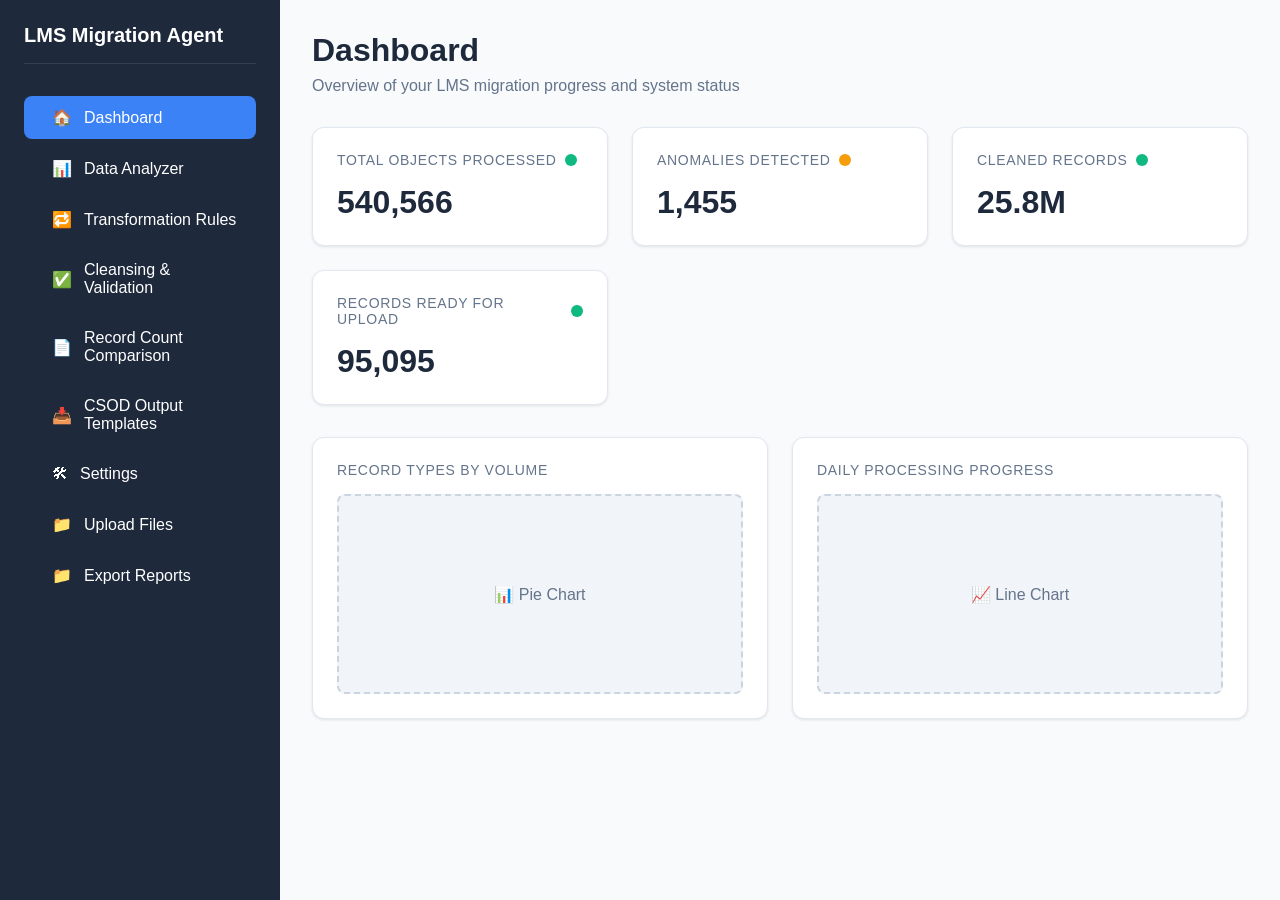
==== file_server/index.html @ 0a944b55 "New front end file upload/process/delete/reset-all" ====
<!DOCTYPE html>
<html lang="en">
<head>
    <meta charset="UTF-8">
    <meta name="viewport" content="width=device-width, initial-scale=1.0">
    <title>LMS Migration Agent System</title>
    <link rel="stylesheet" href="static/FileUploadManager.css">
    <style>
        * {
            margin: 0;
            padding: 0;
            box-sizing: border-box;
        }
        
        body {
            font-family: -apple-system, BlinkMacSystemFont, 'Segoe UI', Roboto, sans-serif;
            background-color: #f8fafc;
            color: #334155;
        }
        
        .container {
            display: flex;
            height: 100vh;
        }
        
        /* Sidebar Styles */
        .sidebar {
            width: 280px;
            background-color: #1e293b;
            color: white;
            padding: 1.5rem;
            overflow-y: auto;
        }
        
        .sidebar-header {
            font-size: 1.25rem;
            font-weight: 600;
            margin-bottom: 2rem;
            padding-bottom: 1rem;
            border-bottom: 1px solid #334155;
        }
        
        .nav-item {
            display: flex;
            align-items: center;
            padding: 0.75rem 1rem;
            margin-bottom: 0.5rem;
            border-radius: 0.5rem;
            cursor: pointer;
            transition: background-color 0.2s;
        }
        
        .nav-item:hover {
            background-color: #334155;
        }
        
        .nav-item.active {
            background-color: #3b82f6;
        }
        
        .nav-item span {
            margin-left: 0.75rem;
        }
        
        /* Main Content Styles */
        .main-content {
            flex: 1;
            padding: 2rem;
            overflow-y: auto;
        }
        
        .header {
            margin-bottom: 2rem;
        }
        
        .header h1 {
            font-size: 2rem;
            font-weight: 700;
            color: #1e293b;
            margin-bottom: 0.5rem;
        }
        
        .header p {
            color: #64748b;
        }
        
        /* Dashboard Cards */
        .dashboard-cards {
            display: grid;
            grid-template-columns: repeat(auto-fit, minmax(250px, 1fr));
            gap: 1.5rem;
            margin-bottom: 2rem;
        }
        
        .card {
            background: white;
            border-radius: 0.75rem;
            padding: 1.5rem;
            box-shadow: 0 1px 3px rgba(0,0,0,0.1);
            border: 1px solid #e2e8f0;
        }
        
        .card-header {
            display: flex;
            justify-content: between;
            align-items: center;
            margin-bottom: 1rem;
        }
        
        .card-title {
            font-size: 0.875rem;
            font-weight: 500;
            color: #64748b;
            text-transform: uppercase;
            letter-spacing: 0.05em;
        }
        
        .card-value {
            font-size: 2rem;
            font-weight: 700;
            color: #1e293b;
        }
        
        .status-indicator {
            width: 12px;
            height: 12px;
            border-radius: 50%;
            margin-left: 0.5rem;
        }
        
        .status-success { background-color: #10b981; }
        .status-warning { background-color: #f59e0b; }
        .status-error { background-color: #ef4444; }
        
        /* Charts Section */
        .charts-section {
            display: grid;
            grid-template-columns: 1fr 1fr;
            gap: 1.5rem;
            margin-bottom: 2rem;
        }
        
        .chart-placeholder {
            height: 200px;
            background: #f1f5f9;
            border: 2px dashed #cbd5e1;
            border-radius: 0.5rem;
            display: flex;
            align-items: center;
            justify-content: center;
            color: #64748b;
            font-weight: 500;
        }
        
        /* Table Styles */
        .table-container {
            background: white;
            border-radius: 0.75rem;
            overflow: hidden;
            box-shadow: 0 1px 3px rgba(0,0,0,0.1);
            border: 1px solid #e2e8f0;
        }
        
        .table-header {
            padding: 1.5rem;
            border-bottom: 1px solid #e2e8f0;
            display: flex;
            justify-content: space-between;
            align-items: center;
        }
        
        .table-title {
            font-size: 1.125rem;
            font-weight: 600;
            color: #1e293b;
        }
        
        .table-controls {
            display: flex;
            gap: 1rem;
        }
        
        .select {
            padding: 0.5rem 1rem;
            border: 1px solid #d1d5db;
            border-radius: 0.375rem;
            background: white;
            cursor: pointer;
            font-size: 0.875rem;
        }
        
        /* Modern 3D button styling for dashboard buttons */
        .button, .button-secondary, .button-danger {
            padding: 0.5rem 1rem;
            border: none;
            border-radius: 8px;
            cursor: pointer;
            font-size: 0.875rem;
            font-weight: 500;
            transition: all 0.2s cubic-bezier(0.4, 0, 0.2, 1);
            position: relative;
            box-shadow: 
                0 2px 4px rgba(0, 0, 0, 0.1),
                0 1px 2px rgba(0, 0, 0, 0.06);
            transform: translateY(0);
            text-align: center;
        }
        
        .button {
            background: linear-gradient(135deg, #3b82f6 0%, #2563eb 100%);
            color: white;
            border: 1px solid #2563eb;
        }
        
        .button:hover {
            background: linear-gradient(135deg, #2563eb 0%, #1d4ed8 100%);
            transform: translateY(-1px);
            box-shadow: 
                0 4px 12px rgba(59, 130, 246, 0.25),
                0 2px 4px rgba(0, 0, 0, 0.1);
        }

        .button:active {
            transform: translateY(0);
            box-shadow: 
                0 1px 3px rgba(59, 130, 246, 0.2),
                0 1px 2px rgba(0, 0, 0, 0.06);
        }
        
        table {
            width: 100%;
            border-collapse: collapse;
        }
        
        th, td {
            padding: 1rem;
            text-align: left;
            border-bottom: 1px solid #e2e8f0;
        }
        
        th {
            background-color: #f8fafc;
            font-weight: 600;
            color: #374151;
            font-size: 0.875rem;
            text-transform: uppercase;
            letter-spacing: 0.05em;
        }
        
        td {
            color: #1f2937;
        }
        
        .hidden {
            display: none;
        }
        
        /* Status badges */
        .badge {
            display: inline-flex;
            align-items: center;
            padding: 0.25rem 0.75rem;
            border-radius: 9999px;
            font-size: 0.75rem;
            font-weight: 500;
        }
        
        .badge-success {
            background-color: #dcfce7;
            color: #166534;
        }
        
        .badge-warning {
            background-color: #fef3c7;
            color: #92400e;
        }
        
        .badge-error {
            background-color: #fee2e2;
            color: #991b1b;
        }
        
        /* Action buttons */
        .action-buttons {
            display: flex;
            gap: 1rem;
            padding: 1.5rem;
            background-color: #f8fafc;
            border-top: 1px solid #e2e8f0;
        }
        
        .button-secondary {
            background: linear-gradient(135deg, #6b7280 0%, #4b5563 100%);
            color: white;
            border: 1px solid #4b5563;
        }
        
        .button-secondary:hover {
            background: linear-gradient(135deg, #4b5563 0%, #374151 100%);
            transform: translateY(-1px);
            box-shadow: 
                0 4px 12px rgba(107, 114, 128, 0.25),
                0 2px 4px rgba(0, 0, 0, 0.1);
        }

        .button-secondary:active {
            transform: translateY(0);
            box-shadow: 
                0 1px 3px rgba(107, 114, 128, 0.2),
                0 1px 2px rgba(0, 0, 0, 0.06);
        }

        .button-danger {
            background: linear-gradient(135deg, #ef4444 0%, #dc2626 100%);
            color: white;
            border: 1px solid #dc2626;
        }
        
        .button-danger:hover {
            background: linear-gradient(135deg, #dc2626 0%, #b91c1c 100%);
            transform: translateY(-1px);
            box-shadow: 
                0 4px 12px rgba(239, 68, 68, 0.25),
                0 2px 4px rgba(0, 0, 0, 0.1);
        }

        .button-danger:active {
            transform: translateY(0);
            box-shadow: 
                0 1px 3px rgba(239, 68, 68, 0.2),
                0 1px 2px rgba(0, 0, 0, 0.06);
        }

        /* Upload Box Styles for FileUploadManager Integration */
        .upload-box {
            border: 3px dashed #cbd5e1;
            border-radius: 0.75rem;
            padding: 3rem;
            text-align: center;
            background: #f8fafc;
            transition: all 0.3s ease;
            cursor: pointer;
            position: relative;
            margin: 1.5rem 0;
        }

        .upload-box:hover {
            border-color: #3b82f6;
            background: #eff6ff;
        }

        .upload-box.drag-over {
            border-color: #3b82f6 !important;
            background: #dbeafe !important;
            transform: scale(1.02);
            box-shadow: 0 10px 25px rgba(59, 130, 246, 0.15);
        }

        .file-input {
            position: absolute;
            width: 100%;
            height: 100%;
            top: 0;
            left: 0;
            opacity: 0;
            cursor: pointer;
        }

        .upload-content {
            pointer-events: none;
        }

        .upload-content p {
            margin: 0.5rem 0;
            color: #64748b;
            font-size: 1.1rem;
        }

        .upload-hint {
            font-size: 0.9rem !important;
            color: #94a3b8 !important;
        }

        .upload-icon {
            width: 48px;
            height: 48px;
            margin-bottom: 1rem;
            opacity: 0.6;
        }

        /* Progress Bar Styles */
        .progress-bar {
            width: 100%;
            height: 8px;
            background: #e2e8f0;
            border-radius: 4px;
            overflow: hidden;
            margin: 1rem 0;
        }

        .progress {
            height: 100%;
            background: #3b82f6;
            border-radius: 4px;
            transition: width 0.3s ease;
            width: 0%;
        }

        /* File Management Styles */
        .files-section {
            margin-top: 2rem;
        }

        .section-header {
            display: flex;
            justify-content: space-between;
            align-items: center;
            margin-bottom: 1rem;
        }

        .files-list {
            background: white;
            border: 1px solid #e2e8f0;
            border-radius: 0.5rem;
            padding: 1rem;
            margin-bottom: 1.5rem;
            min-height: 100px;
        }

        .btn {
            padding: 0.5rem 1rem;
            border: none;
            border-radius: 0.375rem;
            cursor: pointer;
            font-size: 0.875rem;
            font-weight: 500;
            margin: 0 0.25rem;
            transition: all 0.2s ease;
        }

        .btn-primary {
            background-color: #3b82f6;
            color: white;
        }

        .btn-primary:hover {
            background-color: #2563eb;
        }

        .btn-danger {
            background-color: #ef4444;
            color: white;
        }

        .btn-danger:hover {
            background-color: #dc2626;
        }

        .delete-message {
            margin-top: 1rem;
            padding: 0.75rem;
            border-radius: 0.375rem;
            font-weight: 500;
        }

        .delete-message.success {
            background-color: #dcfce7;
            color: #166534;
            border: 1px solid #bbf7d0;
        }

        .delete-message.error {
            background-color: #fee2e2;
            color: #991b1b;
            border: 1px solid #fecaca;
        }
    </style>
</head>
<body>
    <div class="container">
        <!-- Sidebar Navigation -->
        <nav class="sidebar">
            <div class="sidebar-header">
                LMS Migration Agent
            </div>
            <div class="nav-item active" onclick="showSection('dashboard')">
                <span>🏠</span>
                <span>Dashboard</span>
            </div>
            <div class="nav-item" onclick="showSection('analyzer')">
                <span>📊</span>
                <span>Data Analyzer</span>
            </div>
            <div class="nav-item" onclick="showSection('transformation')">
                <span>🔁</span>
                <span>Transformation Rules</span>
            </div>
            <div class="nav-item" onclick="showSection('validation')">
                <span>✅</span>
                <span>Cleansing & Validation</span>
            </div>
            <div class="nav-item" onclick="showSection('comparison')">
                <span>📄</span>
                <span>Record Count Comparison</span>
            </div>
            <div class="nav-item" onclick="showSection('templates')">
                <span>📥</span>
                <span>CSOD Output Templates</span>
            </div>
            <div class="nav-item" onclick="showSection('settings')">
                <span>🛠</span>
                <span>Settings</span>
            </div>
            <div class="nav-item" onclick="showSection('upload')">
                <span>📁</span>
                <span>Upload Files</span>
            </div>
            <div class="nav-item" onclick="showSection('reports')">
                <span>📁</span>
                <span>Export Reports</span>
            </div>
        </nav>

        <!-- Main Content Area -->
        <main class="main-content">
            <!-- Dashboard Section -->
            <div id="dashboard" class="section">
                <div class="header">
                    <h1>Dashboard</h1>
                    <p>Overview of your LMS migration progress and system status</p>
                </div>
                
                <div class="dashboard-cards">
                    <div class="card">
                        <div class="card-header">
                            <div class="card-title">Total Objects Processed</div>
                            <div class="status-indicator status-success"></div>
                        </div>
                        <div class="card-value">540,566</div>
                    </div>
                    
                    <div class="card">
                        <div class="card-header">
                            <div class="card-title">Anomalies Detected</div>
                            <div class="status-indicator status-warning"></div>
                        </div>
                        <div class="card-value">1,455</div>
                    </div>
                    
                    <div class="card">
                        <div class="card-header">
                            <div class="card-title">Cleaned Records</div>
                            <div class="status-indicator status-success"></div>
                        </div>
                        <div class="card-value">25.8M</div>
                    </div>
                    
                    <div class="card">
                        <div class="card-header">
                            <div class="card-title">Records Ready for Upload</div>
                            <div class="status-indicator status-success"></div>
                        </div>
                        <div class="card-value">95,095</div>
                    </div>
                </div>
                
                <div class="charts-section">
                    <div class="card">
                        <div class="card-title" style="margin-bottom: 1rem;">Record Types by Volume</div>
                        <div class="chart-placeholder">📊 Pie Chart</div>
                    </div>
                    
                    <div class="card">
                        <div class="card-title" style="margin-bottom: 1rem;">Daily Processing Progress</div>
                        <div class="chart-placeholder">📈 Line Chart</div>
                    </div>
                </div>
            </div>

            <!-- Data Analyzer Section -->
            <div id="analyzer" class="section hidden">
                <div class="header">
                    <h1>Data Analyzer</h1>
                    <p>Analyze data quality and identify issues across LMS objects</p>
                </div>
                
                <div class="table-container">
                    <div class="table-header">
                        <div class="table-title">Data Quality Analysis</div>
                        <div class="table-controls">
                            <select class="select">
                                <option>All LMS Objects</option>
                                <option>Employee</option>
                                <option>Organization</option>
                                <option>Attempts</option>
                            </select>
                            <select class="select">
                                <option>Last 30 Days</option>
                                <option>Last 7 Days</option>
                                <option>Custom Range</option>
                            </select>
                            <button class="button">Analyze ▶️</button>
                        </div>
                    </div>
                    
                    <table>
                        <thead>
                            <tr>
                                <th>LMS Object</th>
                                <th>Source Count</th>
                                <th>Issues Found</th>
                                <th>% Clean</th>
                                <th>Status</th>
                            </tr>
                        </thead>
                        <tbody>
                            <tr>
                                <td>Employee</td>
                                <td>540,566</td>
                                <td>432</td>
                                <td>99.9%</td>
                                <td><span class="badge badge-success">✅ Excellent</span></td>
                            </tr>
                            <tr>
                                <td>Organization</td>
                                <td>95,095</td>
                                <td>1,023</td>
                                <td>98.9%</td>
                                <td><span class="badge badge-warning">⚠️ Good</span></td>
                            </tr>
                            <tr>
                                <td>Attempts</td>
                                <td>32,719,041</td>
                                <td>23,176</td>
                                <td>99.93%</td>
                                <td><span class="badge badge-success">✅ Excellent</span></td>
                            </tr>
                        </tbody>
                    </table>
                    
                    <div class="action-buttons">
                        <button class="button">⬇ Export Anomaly Report</button>
                        <button class="button-secondary">🔍 View Issues by Field</button>
                    </div>
                </div>
            </div>

            <!-- Record Count Comparison Section -->
            <div id="comparison" class="section hidden">
                <div class="header">
                    <h1>Record Count Comparison</h1>
                    <p>Compare source and target record counts to ensure data integrity</p>
                </div>
                
                <div class="table-container">
                    <div class="table-header">
                        <div class="table-title">Source vs Target Comparison</div>
                        <div class="table-controls">
                            <button class="button-secondary">⚙️ Set Tolerances</button>
                            <button class="button">📤 Export to Excel/PDF</button>
                        </div>
                    </div>
                    
                    <table>
                        <thead>
                            <tr>
                                <th>Object</th>
                                <th>Source Count</th>
                                <th>Target Count</th>
                                <th>Δ</th>
                                <th>Status</th>
                            </tr>
                        </thead>
                        <tbody>
                            <tr>
                                <td>Employee</td>
                                <td>540,566</td>
                                <td>540,566</td>
                                <td>0</td>
                                <td><span class="badge badge-success">✅ Match</span></td>
                            </tr>
                            <tr>
                                <td>Registrations</td>
                                <td>25,876,376</td>
                                <td>25,876,370</td>
                                <td>-6</td>
                                <td><span class="badge badge-warning">⚠️ Check</span></td>
                            </tr>
                            <tr>
                                <td>Activity Links</td>
                                <td>184,177</td>
                                <td>184,175</td>
                                <td>-2</td>
                                <td><span class="badge badge-warning">⚠️ Check</span></td>
                            </tr>
                        </tbody>
                    </table>
                </div>
            </div>

            <!-- Transformation Rules Section -->
            <div id="transformation" class="section hidden">
                <div class="header">
                    <h1>Transformation Rules</h1>
                    <p>Configure and manage data transformation rules for CSOD migration</p>
                </div>
                
                <div class="table-container">
                    <div class="table-header">
                        <div class="table-title">Rule Set: CSOD Transcript Mapping</div>
                        <div class="table-controls">
                            <button class="button">+ Add Rule</button>
                            <button class="button-secondary">Save Changes</button>
                            <button class="button">Test on Sample ▶️</button>
                        </div>
                    </div>
                    
                    <table>
                        <thead>
                            <tr>
                                <th>Source Field</th>
                                <th>Rule Applied</th>
                                <th>Editable?</th>
                                <th>Actions</th>
                            </tr>
                        </thead>
                        <tbody>
                            <tr>
                                <td>CompletionDate</td>
                                <td>Format YYYY-MM-DD</td>
                                <td>✅</td>
                                <td><button class="button" style="padding: 0.25rem 0.5rem; font-size: 0.75rem;">Edit</button></td>
                            </tr>
                            <tr>
                                <td>Org_ID</td>
                                <td>Replace NULL with "N/A"</td>
                                <td>✅</td>
                                <td><button class="button" style="padding: 0.25rem 0.5rem; font-size: 0.75rem;">Edit</button></td>
                            </tr>
                            <tr>
                                <td>Skill Level</td>
                                <td>Map to CSOD Skill Schema</td>
                                <td>🔒 (locked)</td>
                                <td><span style="color: #9ca3af;">System Rule</span></td>
                            </tr>
                        </tbody>
                    </table>
                </div>
            </div>

            <!-- Placeholder sections for other nav items -->
            <div id="validation" class="section hidden">
                <div class="header">
                    <h1>Cleansing & Validation</h1>
                    <p>Data cleansing and validation tools</p>
                </div>
                <div class="card">
                    <p>Cleansing & Validation interface would be implemented here...</p>
                </div>
            </div>

            <div id="templates" class="section hidden">
                <div class="header">
                    <h1>CSOD Output Templates</h1>
                    <p>Configure output templates for CSOD migration</p>
                </div>
                <div class="card">
                    <p>CSOD Output Templates interface would be implemented here...</p>
                </div>
            </div>

            <div id="settings" class="section hidden">
                <div class="header">
                    <h1>Settings</h1>
                    <p>System configuration and preferences</p>
                </div>
                <div class="card">
                    <p>Settings interface would be implemented here...</p>
                </div>
            </div>

            <div id="upload" class="section hidden">
                <div class="header">
                    <h1>Upload Files</h1>
                    <p>Submit files for processing and report generation</p>
                </div>
                <div class="card">
                   <div class="upload-box" id="drop-zone">
                        <input type="file" id="file-input" class="file-input" multiple />
                            <label for="file-input">
                              <div class="upload-content">
                                  <svg class="upload-icon" viewBox="0 0 24 24" fill="currentColor">
                                      <path d="M14,2H6A2,2 0 0,0 4,4V20A2,2 0 0,0 6,22H18A2,2 0 0,0 20,20V8L14,2M18,20H6V4H13V9H18V20Z"/>
                                  </svg>
                                  <p><strong>Drag & drop files here or click to browse</strong></p>
                                  <p class="upload-hint">Supports .xlsx and .csv files up to 50MB</p>
                              </div>
                            </label>
                    </div>
                <div id="upload-queue"></div>
                <div class="progress-bar" id="progress-bar">
                    <div class="progress" id="progress"></div>
                </div>
            </div>
        </div>

            <div id="reports" class="section hidden">
                <div class="header">
                    <h1>Export Reports</h1>
                    <p>Generate and download migration reports and manage processed files</p>
                </div>
                
                <!-- File Management Interface -->
                <div class="table-container">
                    <!-- PDF Reports Section -->
                    <div class="table-header">
                        <div class="table-title">📄 Quality Reports (PDF)</div>
                        <div class="table-controls">
                            <button id="generatePDFBtn" class="button">📊 Generate PDF Report</button>
                            <button onclick="downloadAllFiles()" class="button-secondary">⬇ Download All PDFs</button>
                        </div>
                    </div>
                    <div class="files-list" id="pdf-files-list">
                        <!-- PDF files will be dynamically loaded here -->
                    </div>
                </div>

                <div class="table-container">
                    <!-- Processed Files Section -->
                    <div class="table-header">
                        <div class="table-title">📊 Processed Data Files</div>
                        <div class="table-controls">
                            <button onclick="downloadAllFiles()" class="button-secondary">⬇ Download All CSV</button>
                            <button onclick="deleteAllFiles()" class="button-danger">🗑 Delete All Files</button>
                        </div>
                    </div>
                    <div class="files-list" id="files-list">
                        <!-- Processed CSV files will be dynamically loaded here -->
                    </div>
                </div>

                <div class="table-container">
                    <!-- Anomaly Reports Section -->
                    <div class="table-header">
                        <div class="table-title">⚠️ Anomaly Reports</div>
                        <div class="table-controls">
                            <button onclick="downloadAllFiles()" class="button-secondary">⬇ Download Anomaly Reports</button>
                        </div>
                    </div>
                    <div class="files-list" id="anomaly-files-list">
                        <!-- Anomaly reports will be dynamically loaded here -->
                    </div>
                </div>

                <!-- Global Actions -->
                <div class="action-buttons" style="margin-top: 2rem; text-align: center;">
                    <button id="resetAllBtn" class="button-danger" style="font-size: 1rem;">
                        🔄 Reset All Data
                    </button>
                </div>

                <!-- Status Messages -->
                <div class="delete-message" id="delete-message"></div>
            </div>
        </main>
    </div>

    <script>
        // Simple navigation function using existing functionality
        function showSection(sectionId) {
            // Hide all sections
            const sections = document.querySelectorAll('.section');
            sections.forEach(section => section.classList.add('hidden'));
            
            // Remove active class from all nav items
            const navItems = document.querySelectorAll('.nav-item');
            navItems.forEach(item => item.classList.remove('active'));
            
            // Show selected section
            document.getElementById(sectionId).classList.remove('hidden');
            
            // Add active class to clicked nav item
            event.target.closest('.nav-item').classList.add('active');
            
            // Initialize components when needed (lazy loading)
            if (sectionId === 'upload' && !window.lmsUploadManager) {
                setTimeout(() => initializeLMSUploadManager(), 100);
            }
            
            if (sectionId === 'reports' && !window.fileManager) {
                setTimeout(() => initializeFileManager(), 100);
            }
        }
    </script>
    
    <!-- FileUploadManager Scripts -->
    <script src="static/FileUploadManager.js"></script>
    <script src="static/lms_integration.js"></script>
    
    <!-- FileManager Scripts -->
    <script src="static/FileManager.js"></script>
    <script src="static/file_manager_integration.js"></script>
    
    
    <!-- Note: Original script.js not loaded here to prevent duplicate event listeners -->
    <!-- The functionality is replaced by FileUploadManager and FileManager classes -->
    
    <!-- Simple Initialization -->
    <script>
        document.addEventListener('DOMContentLoaded', () => {
            console.log('✅ LMS Migration Agent UI loaded');
            
            // Wire up Reset All Data button
            const resetAllBtn = document.getElementById('resetAllBtn');
            if (resetAllBtn) {
                resetAllBtn.addEventListener('click', () => {
                    if (typeof resetAllData === 'function') {
                        resetAllData();
                    } else {
                        console.error('resetAllData function not available');
                    }
                });
                console.log('✅ Reset All Data button wired up');
            }
            
            // Wire up Generate PDF button
            const generatePDFBtn = document.getElementById('generatePDFBtn');
            if (generatePDFBtn) {
                generatePDFBtn.addEventListener('click', () => {
                    if (typeof generatePDFReport === 'function') {
                        generatePDFReport();
                    } else {
                        console.error('generatePDFReport function not available');
                    }
                });
                console.log('✅ Generate PDF button wired up');
            }
        });
        
        // Use existing integration functions
        function initializeLMSUploadManager() {
            if (typeof LMSUploadIntegration !== 'undefined') {
                const success = LMSUploadIntegration.initialize();
                if (success) {
                    console.log('✅ FileUploadManager initialized');
                    window.lmsUploadManager = lmsUploadManager;
                }
                return success;
            }
            return false;
        }
        
        function initializeFileManager() {
            if (typeof FileManagerIntegration !== 'undefined') {
                const success = FileManagerIntegration.initialize();
                if (success) {
                    console.log('✅ FileManager initialized');
                    window.fileManager = fileManager;
                    // Load files when initialized
                    setTimeout(() => loadFiles(), 100);
                }
                return success;
            }
            return false;
        }
    </script>
</body>
</html>
---- file_server/static/FileUploadManager.css ----
/* FileUploadManager Styles */

.queue-item {
    display: flex;
    justify-content: space-between;
    align-items: center;
    padding: 12px 16px;
    margin: 8px 0;
    background: #f8f9fa;
    border: 1px solid #e9ecef;
    border-radius: 8px;
    transition: all 0.3s ease;
    font-family: -apple-system, BlinkMacSystemFont, 'Segoe UI', Roboto, sans-serif;
}

.queue-item.uploading {
    background: #e3f2fd;
    border-color: #2196f3;
    box-shadow: 0 2px 4px rgba(33, 150, 243, 0.1);
}

.queue-item.completed {
    background: #e8f5e8 !important;
    border-color: #4caf50 !important;
    box-shadow: 0 2px 4px rgba(76, 175, 80, 0.2) !important;
}

.queue-item.error {
    background: #ffebee;
    border-color: #f44336;
    box-shadow: 0 2px 4px rgba(244, 67, 54, 0.1);
}

.file-info {
    display: flex;
    flex-direction: column;
    flex: 1;
    min-width: 0;
}

.file-name {
    font-weight: 600;
    color: #333;
    margin-bottom: 4px;
    white-space: nowrap;
    overflow: hidden;
    text-overflow: ellipsis;
}

.file-size {
    font-size: 12px;
    color: #666;
    margin-bottom: 2px;
}

.file-status {
    font-size: 13px;
    color: #666;
}

.queue-item.uploading .file-status {
    color: #2196f3;
    font-weight: 500;
}

.queue-item.completed .file-status {
    color: #4caf50 !important;
    font-weight: 600 !important;
}

.queue-item.error .file-status {
    color: #f44336;
    font-weight: 500;
}

.progress-container {
    display: flex;
    align-items: center;
    gap: 8px;
    min-width: 120px;
}

.progress-bar {
    height: 4px;
    background: #e0e0e0;
    border-radius: 2px;
    overflow: hidden;
    position: relative;
}

.progress {
    height: 100%;
    background: #2196f3;
    border-radius: 2px;
    transition: width 0.3s ease;
    position: relative;
}

.queue-item.completed .progress {
    background: #4caf50;
}

.queue-item.error .progress {
    background: #f44336;
}

.cancel-btn {
    background: #ff5722;
    color: white;
    border: none;
    border-radius: 50%;
    width: 24px;
    height: 24px;
    cursor: pointer;
    font-size: 16px;
    line-height: 1;
    display: flex;
    align-items: center;
    justify-content: center;
    transition: all 0.2s ease;
}

.cancel-btn:hover {
    background: #d84315;
    transform: scale(1.1);
}

.cancel-btn:active {
    transform: scale(0.95);
}

/* Upload zone drag states */
.upload-box.drag-over {
    background: #e3f2fd;
    border-color: #2196f3;
    transform: scale(1.02);
    box-shadow: 0 8px 25px rgba(33, 150, 243, 0.15);
}

/* Message styles */
.upload-message {
    border-radius: 6px;
    font-size: 14px;
    line-height: 1.4;
    animation: slideIn 0.3s ease;
}

.upload-message.success {
    background: #d4edda;
    color: #155724;
    border: 1px solid #c3e6cb;
}

.upload-message.error {
    background: #f8d7da;
    color: #721c24;
    border: 1px solid #f5c6cb;
}

.upload-message.info {
    background: #d1ecf1;
    color: #0c5460;
    border: 1px solid #bee5eb;
}

@keyframes slideIn {
    from {
        opacity: 0;
        transform: translateX(100%);
    }
    to {
        opacity: 1;
        transform: translateX(0);
    }
}

/* Responsive design */
@media (max-width: 768px) {
    .queue-item {
        flex-direction: column;
        align-items: stretch;
        gap: 12px;
    }
    
    .progress-container {
        min-width: auto;
        justify-content: space-between;
    }
    
    .progress-bar {
        flex: 1;
    }
}

/* Animation for completed items */
.queue-item.completed {
    animation: completedPulse 0.5s ease;
}

@keyframes completedPulse {
    0% { transform: scale(1); }
    50% { transform: scale(1.02); }
    100% { transform: scale(1); }
}

/* Dark mode support */
@media (prefers-color-scheme: dark) {
    .queue-item {
        background: #2d3748;
        border-color: #4a5568;
    }
    
    .file-name {
        color: #e2e8f0;
    }
    
    .file-size,
    .file-status {
        color: #a0aec0;
    }
    
    .progress-bar {
        background: #4a5568;
    }
    
    .upload-message.success {
        background: #22543d;
        color: #9ae6b4;
        border-color: #38a169;
    }
    
    .upload-message.error {
        background: #742a2a;
        color: #feb2b2;
        border-color: #e53e3e;
    }
    
    .upload-message.info {
        background: #2a4365;
        color: #90cdf4;
        border-color: #3182ce;
    }
}
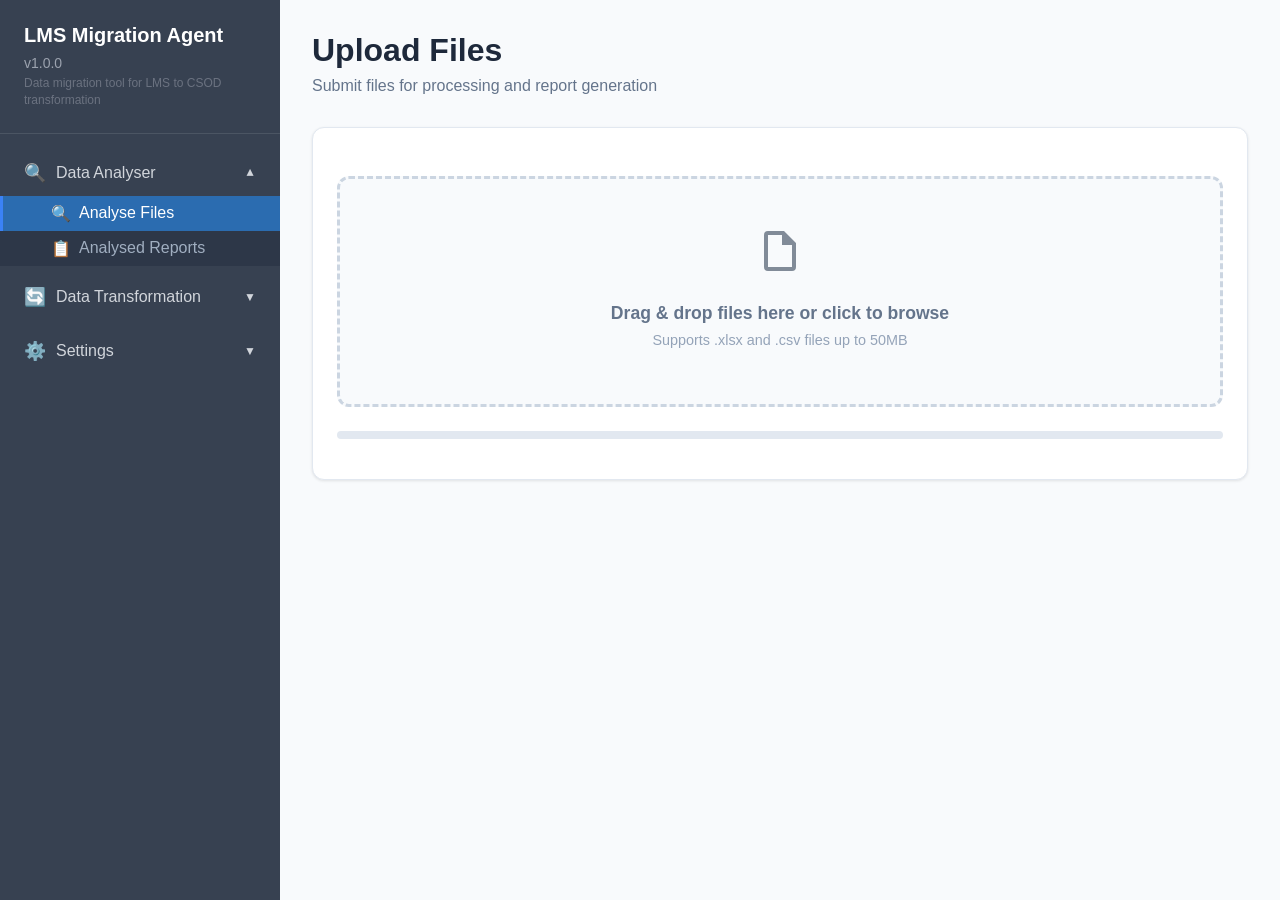
==== commit 1b0f87ea: "new commit 9/20" ====
--- a/file_server/index.html
+++ b/file_server/index.html
@@ -26,40 +26,132 @@
         /* Sidebar Styles */
         .sidebar {
             width: 280px;
-            background-color: #1e293b;
+            background-color: #374151;
             color: white;
+            padding: 0;
+            overflow-y: auto;
+            display: flex;
+            flex-direction: column;
+        }
+        
+        .sidebar-header {
             padding: 1.5rem;
-            overflow-y: auto;
-        }
-        
-        .sidebar-header {
+            border-bottom: 1px solid #4b5563;
+        }
+        
+        .app-title {
             font-size: 1.25rem;
             font-weight: 600;
-            margin-bottom: 2rem;
-            padding-bottom: 1rem;
-            border-bottom: 1px solid #334155;
+            margin-bottom: 0.5rem;
+            color: white;
+        }
+        
+        .app-version {
+            font-size: 0.875rem;
+            color: #9ca3af;
+            margin-bottom: 0.25rem;
+        }
+        
+        .app-description {
+            font-size: 0.75rem;
+            color: #6b7280;
+            line-height: 1.4;
+        }
+        
+        /* Navigation Menu */
+        .nav-menu {
+            flex: 1;
+            padding: 1rem 0;
         }
         
         .nav-item {
+            margin-bottom: 0.5rem;
+        }
+        
+        .nav-parent {
             display: flex;
             align-items: center;
-            padding: 0.75rem 1rem;
-            margin-bottom: 0.5rem;
-            border-radius: 0.5rem;
+            padding: 0.75rem 1.5rem;
             cursor: pointer;
-            transition: background-color 0.2s;
-        }
-        
-        .nav-item:hover {
-            background-color: #334155;
-        }
-        
-        .nav-item.active {
+            transition: all 0.2s ease;
+            border: none;
+            background: none;
+            color: #d1d5db;
+            text-decoration: none;
+            width: 100%;
+        }
+        
+        .nav-parent:hover {
+            background-color: #4b5563;
+            color: white;
+        }
+        
+        .nav-parent.active {
             background-color: #3b82f6;
-        }
-        
-        .nav-item span {
-            margin-left: 0.75rem;
+            color: white;
+        }
+        
+        .nav-icon {
+            font-size: 1.125rem;
+            margin-right: 0.75rem;
+            width: 20px;
+            text-align: center;
+        }
+        
+        .nav-title {
+            flex: 1;
+            font-weight: 500;
+        }
+        
+        .dropdown-arrow {
+            font-size: 0.75rem;
+            transition: transform 0.2s ease;
+        }
+        
+        .nav-parent.expanded .dropdown-arrow {
+            transform: rotate(180deg);
+        }
+        
+        /* Navigation Children */
+        .nav-children {
+            max-height: 0;
+            overflow: hidden;
+            transition: max-height 0.3s ease;
+            background-color: #2d3748;
+        }
+        
+        .nav-children.expanded {
+            max-height: 500px;
+        }
+        
+        .nav-child {
+            display: flex;
+            align-items: center;
+            padding: 0.5rem 3rem;
+            color: #a0aec0;
+            text-decoration: none;
+            transition: all 0.2s ease;
+            border-left: 3px solid transparent;
+            cursor: pointer;
+        }
+        
+        .nav-child:hover {
+            background-color: #4a5568;
+            color: white;
+            border-left-color: #3b82f6;
+        }
+        
+        .nav-child.active {
+            background-color: #2b6cb0;
+            color: white;
+            border-left-color: #3b82f6;
+        }
+        
+        .child-icon {
+            font-size: 1rem;
+            margin-right: 0.75rem;
+            width: 16px;
+            text-align: center;
         }
         
         /* Main Content Styles */
@@ -82,14 +174,6 @@
         
         .header p {
             color: #64748b;
-        }
-        
-        /* Dashboard Cards */
-        .dashboard-cards {
-            display: grid;
-            grid-template-columns: repeat(auto-fit, minmax(250px, 1fr));
-            gap: 1.5rem;
-            margin-bottom: 2rem;
         }
         
         .card {
@@ -98,58 +182,6 @@
             padding: 1.5rem;
             box-shadow: 0 1px 3px rgba(0,0,0,0.1);
             border: 1px solid #e2e8f0;
-        }
-        
-        .card-header {
-            display: flex;
-            justify-content: between;
-            align-items: center;
-            margin-bottom: 1rem;
-        }
-        
-        .card-title {
-            font-size: 0.875rem;
-            font-weight: 500;
-            color: #64748b;
-            text-transform: uppercase;
-            letter-spacing: 0.05em;
-        }
-        
-        .card-value {
-            font-size: 2rem;
-            font-weight: 700;
-            color: #1e293b;
-        }
-        
-        .status-indicator {
-            width: 12px;
-            height: 12px;
-            border-radius: 50%;
-            margin-left: 0.5rem;
-        }
-        
-        .status-success { background-color: #10b981; }
-        .status-warning { background-color: #f59e0b; }
-        .status-error { background-color: #ef4444; }
-        
-        /* Charts Section */
-        .charts-section {
-            display: grid;
-            grid-template-columns: 1fr 1fr;
-            gap: 1.5rem;
-            margin-bottom: 2rem;
-        }
-        
-        .chart-placeholder {
-            height: 200px;
-            background: #f1f5f9;
-            border: 2px dashed #cbd5e1;
-            border-radius: 0.5rem;
-            display: flex;
-            align-items: center;
-            justify-content: center;
-            color: #64748b;
-            font-weight: 500;
         }
         
         /* Table Styles */
@@ -481,101 +513,85 @@
         <!-- Sidebar Navigation -->
         <nav class="sidebar">
             <div class="sidebar-header">
-                LMS Migration Agent
+                <h1 class="app-title">LMS Migration Agent</h1>
+                <p class="app-version">v1.0.0</p>
+                <p class="app-description">Data migration tool for LMS to CSOD transformation</p>
             </div>
-            <div class="nav-item active" onclick="showSection('dashboard')">
-                <span>🏠</span>
-                <span>Dashboard</span>
-            </div>
-            <div class="nav-item" onclick="showSection('analyzer')">
-                <span>📊</span>
-                <span>Data Analyzer</span>
-            </div>
-            <div class="nav-item" onclick="showSection('transformation')">
-                <span>🔁</span>
-                <span>Transformation Rules</span>
-            </div>
-            <div class="nav-item" onclick="showSection('validation')">
-                <span>✅</span>
-                <span>Cleansing & Validation</span>
-            </div>
-            <div class="nav-item" onclick="showSection('comparison')">
-                <span>📄</span>
-                <span>Record Count Comparison</span>
-            </div>
-            <div class="nav-item" onclick="showSection('templates')">
-                <span>📥</span>
-                <span>CSOD Output Templates</span>
-            </div>
-            <div class="nav-item" onclick="showSection('settings')">
-                <span>🛠</span>
-                <span>Settings</span>
-            </div>
-            <div class="nav-item" onclick="showSection('upload')">
-                <span>📁</span>
-                <span>Upload Files</span>
-            </div>
-            <div class="nav-item" onclick="showSection('reports')">
-                <span>📁</span>
-                <span>Export Reports</span>
+            
+            <div class="nav-menu">
+                <!-- Data Analyser Section -->
+                <div class="nav-item">
+                    <div class="nav-parent" data-target="data-analyser">
+                        <span class="nav-icon">🔍</span>
+                        <span class="nav-title">Data Analyser</span>
+                        <span class="dropdown-arrow">▼</span>
+                    </div>
+                    <div class="nav-children" id="data-analyser">
+                        <div class="nav-child active" data-section="upload">
+                            <span class="child-icon">🔍</span>
+                            <span>Analyse Files</span>
+                        </div>
+                        <div class="nav-child" data-section="reports">
+                            <span class="child-icon">📋</span>
+                            <span>Analysed Reports</span>
+                        </div>
+                    </div>
+                </div>
+
+                <!-- Data Transformation Section -->
+                <div class="nav-item">
+                    <div class="nav-parent" data-target="data-transformation">
+                        <span class="nav-icon">🔄</span>
+                        <span class="nav-title">Data Transformation</span>
+                        <span class="dropdown-arrow">▼</span>
+                    </div>
+                    <div class="nav-children" id="data-transformation">
+                        <div class="nav-child" data-section="transformation">
+                            <span class="child-icon">🔧</span>
+                            <span>Transformation Rules</span>
+                        </div>
+                        <div class="nav-child" data-section="upload">
+                            <span class="child-icon">🔄</span>
+                            <span>Transform Files</span>
+                        </div>
+                        <div class="nav-child" data-section="reports">
+                            <span class="child-icon">📋</span>
+                            <span>Transformation Reports</span>
+                        </div>
+                        <div class="nav-child" data-section="validation">
+                            <span class="child-icon">✅</span>
+                            <span>Cleansing & Validation</span>
+                        </div>
+                        <div class="nav-child" data-section="comparison">
+                            <span class="child-icon">📄</span>
+                            <span>Record Count Comparison</span>
+                        </div>
+                        <div class="nav-child" data-section="templates">
+                            <span class="child-icon">📦</span>
+                            <span>CSOD Transformed Files</span>
+                        </div>
+                    </div>
+                </div>
+
+                <!-- Settings Section -->
+                <div class="nav-item">
+                    <div class="nav-parent" data-target="settings">
+                        <span class="nav-icon">⚙️</span>
+                        <span class="nav-title">Settings</span>
+                        <span class="dropdown-arrow">▼</span>
+                    </div>
+                    <div class="nav-children" id="settings">
+                        <div class="nav-child" data-section="settings">
+                            <span class="child-icon">⚙️</span>
+                            <span>Settings</span>
+                        </div>
+                    </div>
+                </div>
             </div>
         </nav>
 
         <!-- Main Content Area -->
         <main class="main-content">
-            <!-- Dashboard Section -->
-            <div id="dashboard" class="section">
-                <div class="header">
-                    <h1>Dashboard</h1>
-                    <p>Overview of your LMS migration progress and system status</p>
-                </div>
-                
-                <div class="dashboard-cards">
-                    <div class="card">
-                        <div class="card-header">
-                            <div class="card-title">Total Objects Processed</div>
-                            <div class="status-indicator status-success"></div>
-                        </div>
-                        <div class="card-value">540,566</div>
-                    </div>
-                    
-                    <div class="card">
-                        <div class="card-header">
-                            <div class="card-title">Anomalies Detected</div>
-                            <div class="status-indicator status-warning"></div>
-                        </div>
-                        <div class="card-value">1,455</div>
-                    </div>
-                    
-                    <div class="card">
-                        <div class="card-header">
-                            <div class="card-title">Cleaned Records</div>
-                            <div class="status-indicator status-success"></div>
-                        </div>
-                        <div class="card-value">25.8M</div>
-                    </div>
-                    
-                    <div class="card">
-                        <div class="card-header">
-                            <div class="card-title">Records Ready for Upload</div>
-                            <div class="status-indicator status-success"></div>
-                        </div>
-                        <div class="card-value">95,095</div>
-                    </div>
-                </div>
-                
-                <div class="charts-section">
-                    <div class="card">
-                        <div class="card-title" style="margin-bottom: 1rem;">Record Types by Volume</div>
-                        <div class="chart-placeholder">📊 Pie Chart</div>
-                    </div>
-                    
-                    <div class="card">
-                        <div class="card-title" style="margin-bottom: 1rem;">Daily Processing Progress</div>
-                        <div class="chart-placeholder">📈 Line Chart</div>
-                    </div>
-                </div>
-            </div>
 
             <!-- Data Analyzer Section -->
             <div id="analyzer" class="section hidden">
@@ -844,7 +860,7 @@
                     <div class="table-header">
                         <div class="table-title">⚠️ Anomaly Reports</div>
                         <div class="table-controls">
-                            <button onclick="downloadAllFiles()" class="button-secondary">⬇ Download Anomaly Reports</button>
+                            <button onclick="downloadAnomalyReports()" class="button-secondary">⬇ Download Anomaly Reports</button>
                         </div>
                     </div>
                     <div class="files-list" id="anomaly-files-list">
@@ -866,29 +882,132 @@
     </div>
 
     <script>
-        // Simple navigation function using existing functionality
-        function showSection(sectionId) {
-            // Hide all sections
-            const sections = document.querySelectorAll('.section');
-            sections.forEach(section => section.classList.add('hidden'));
+        // Navigation and Dropdown Functionality
+        document.addEventListener('DOMContentLoaded', function() {
+            // Delay initialization to avoid conflicts with other scripts
+            setTimeout(() => {
+                initializeNavigation();
+                initializeDropdowns();
+                
+                // Set default active state - expand Data Analyser dropdown and show upload
+                const defaultParent = document.querySelector('.nav-parent[data-target="data-analyser"]');
+                const defaultChild = document.querySelector('.nav-child[data-section="upload"]');
+                if (defaultParent && defaultChild) {
+                    defaultParent.classList.add('expanded');
+                    document.getElementById('data-analyser').classList.add('expanded');
+                    setActiveNavigation(defaultChild);
+                }
+            }, 100);
+        });
+
+        function initializeNavigation() {
+            // Handle navigation clicks
+            document.querySelectorAll('.nav-child').forEach(navItem => {
+                navItem.addEventListener('click', function(e) {
+                    e.preventDefault();
+                    setActiveNavigation(this);
+                });
+            });
+        }
+
+        function initializeDropdowns() {
+            // Handle dropdown toggles
+            document.querySelectorAll('.nav-parent').forEach(parent => {
+                parent.addEventListener('click', function() {
+                    const targetId = this.dataset.target;
+                    const dropdown = document.getElementById(targetId);
+                    const isExpanded = this.classList.contains('expanded');
+                    
+                    // Close all other dropdowns
+                    document.querySelectorAll('.nav-parent').forEach(p => {
+                        if (p !== this) {
+                            p.classList.remove('expanded');
+                            const otherId = p.dataset.target;
+                            const otherDropdown = document.getElementById(otherId);
+                            if (otherDropdown) {
+                                otherDropdown.classList.remove('expanded');
+                            }
+                        }
+                    });
+                    
+                    // Toggle current dropdown
+                    if (isExpanded) {
+                        this.classList.remove('expanded');
+                        dropdown.classList.remove('expanded');
+                    } else {
+                        this.classList.add('expanded');
+                        dropdown.classList.add('expanded');
+                    }
+                });
+            });
+        }
+
+        function setActiveNavigation(navItem) {
+            // Remove active class from all nav items
+            document.querySelectorAll('.nav-child').forEach(item => {
+                item.classList.remove('active');
+            });
             
-            // Remove active class from all nav items
-            const navItems = document.querySelectorAll('.nav-item');
-            navItems.forEach(item => item.classList.remove('active'));
+            // Add active class to clicked item
+            navItem.classList.add('active');
             
-            // Show selected section
-            document.getElementById(sectionId).classList.remove('hidden');
+            // Hide all content sections
+            document.querySelectorAll('.section').forEach(section => {
+                section.classList.add('hidden');
+            });
             
-            // Add active class to clicked nav item
-            event.target.closest('.nav-item').classList.add('active');
+            // Show corresponding content section
+            const sectionId = navItem.dataset.section;
+            const contentSection = document.getElementById(sectionId);
+            
+            if (contentSection) {
+                contentSection.classList.remove('hidden');
+            }
+            
+            // Ensure parent dropdown is expanded
+            const parentDropdown = navItem.closest('.nav-children');
+            if (parentDropdown) {
+                const parentButton = document.querySelector(`[data-target="${parentDropdown.id}"]`);
+                if (parentButton) {
+                    parentButton.classList.add('expanded');
+                    parentDropdown.classList.add('expanded');
+                }
+            }
             
             // Initialize components when needed (lazy loading)
-            if (sectionId === 'upload' && !window.lmsUploadManager) {
-                setTimeout(() => initializeLMSUploadManager(), 100);
+            if (sectionId === 'upload') {
+                if (!window.lmsUploadManager) {
+                    setTimeout(() => initializeLMSUploadManager(), 100);
+                }
+                // Ensure upload area is properly initialized
+                setTimeout(() => {
+                    const fileInput = document.getElementById('file-input');
+                    const dropZone = document.getElementById('drop-zone');
+                    if (fileInput && dropZone && typeof setupFileUpload === 'function') {
+                        setupFileUpload();
+                    }
+                }, 200);
             }
             
-            if (sectionId === 'reports' && !window.fileManager) {
-                setTimeout(() => initializeFileManager(), 100);
+            
+            if (sectionId === 'reports') {
+                if (!window.fileManager) {
+                    setTimeout(() => initializeFileManager(), 100);
+                }
+                // Always refresh file lists when entering reports section
+                setTimeout(() => {
+                    if (typeof loadFiles === 'function') {
+                        loadFiles();
+                    }
+                }, 200);
+            }
+        }
+
+        // Legacy function for backward compatibility
+        function showSection(sectionId) {
+            const navChild = document.querySelector(`[data-section="${sectionId}"]`);
+            if (navChild) {
+                setActiveNavigation(navChild);
             }
         }
     </script>
@@ -902,8 +1021,8 @@
     <script src="static/file_manager_integration.js"></script>
     
     
-    <!-- Note: Original script.js not loaded here to prevent duplicate event listeners -->
-    <!-- The functionality is replaced by FileUploadManager and FileManager classes -->
+    <!-- Load original script.js for core functionality -->
+    <script src="static/script.js"></script>
     
     <!-- Simple Initialization -->
     <script>
@@ -916,8 +1035,10 @@
                 resetAllBtn.addEventListener('click', () => {
                     if (typeof resetAllData === 'function') {
                         resetAllData();
+                    } else if (typeof deleteAllFiles === 'function') {
+                        deleteAllFiles(); // Fallback to deleteAllFiles if resetAllData not available
                     } else {
-                        console.error('resetAllData function not available');
+                        console.error('resetAllData/deleteAllFiles function not available');
                     }
                 });
                 console.log('✅ Reset All Data button wired up');
@@ -931,10 +1052,29 @@
                         generatePDFReport();
                     } else {
                         console.error('generatePDFReport function not available');
+                        // Trigger PDF generation request
+                        fetch('/generate-pdf-report', { method: 'POST' })
+                            .then(response => response.json())
+                            .then(data => {
+                                console.log('PDF generation started:', data);
+                                // Reload files to show new PDF
+                                if (typeof loadFiles === 'function') {
+                                    setTimeout(loadFiles, 1000);
+                                }
+                            })
+                            .catch(error => console.error('Error generating PDF:', error));
                     }
                 });
                 console.log('✅ Generate PDF button wired up');
             }
+            
+            // Initialize file lists on page load
+            setTimeout(() => {
+                if (typeof loadFiles === 'function') {
+                    loadFiles();
+                    console.log('✅ File lists loaded');
+                }
+            }, 500);
         });
         
         // Use existing integration functions
@@ -964,5 +1104,49 @@
             return false;
         }
     </script>
+    
+    <!-- Global metrics functions - outside DOMContentLoaded for upload integration access -->
+    <script>
+        // Dashboard metrics functionality - global scope
+        function updateDashboardMetrics() {
+            console.log('DEBUG: Fetching metrics from /api/metrics');
+            fetch('/api/metrics')
+                .then(response => response.json())
+                .then(data => {
+                    console.log('DEBUG: Metrics response:', data);
+                    if (data.success && data.metrics) {
+                        const totalElement = document.getElementById('total-objects-processed');
+                        if (totalElement) {
+                            const count = data.metrics.total_records_processed || 0;
+                            console.log(`DEBUG: Updating dashboard with count: ${count}`);
+                            totalElement.textContent = count.toLocaleString();
+                        }
+                    }
+                })
+                .catch(error => console.error('Error fetching metrics:', error));
+        }
+        
+        function resetDashboardMetrics() {
+            const totalElement = document.getElementById('total-objects-processed');
+            if (totalElement) {
+                totalElement.textContent = '0';
+            }
+        }
+    </script>
+    
+    <!-- Metrics initialization and polling -->
+    <script>
+        // Update metrics on page load and periodically
+        document.addEventListener('DOMContentLoaded', () => {
+            updateDashboardMetrics();
+            // Update every 5 seconds when on dashboard
+            setInterval(() => {
+                const dashboardSection = document.getElementById('dashboard');
+                if (dashboardSection && !dashboardSection.classList.contains('hidden')) {
+                    updateDashboardMetrics();
+                }
+            }, 5000);
+        });
+    </script>
 </body>
 </html>
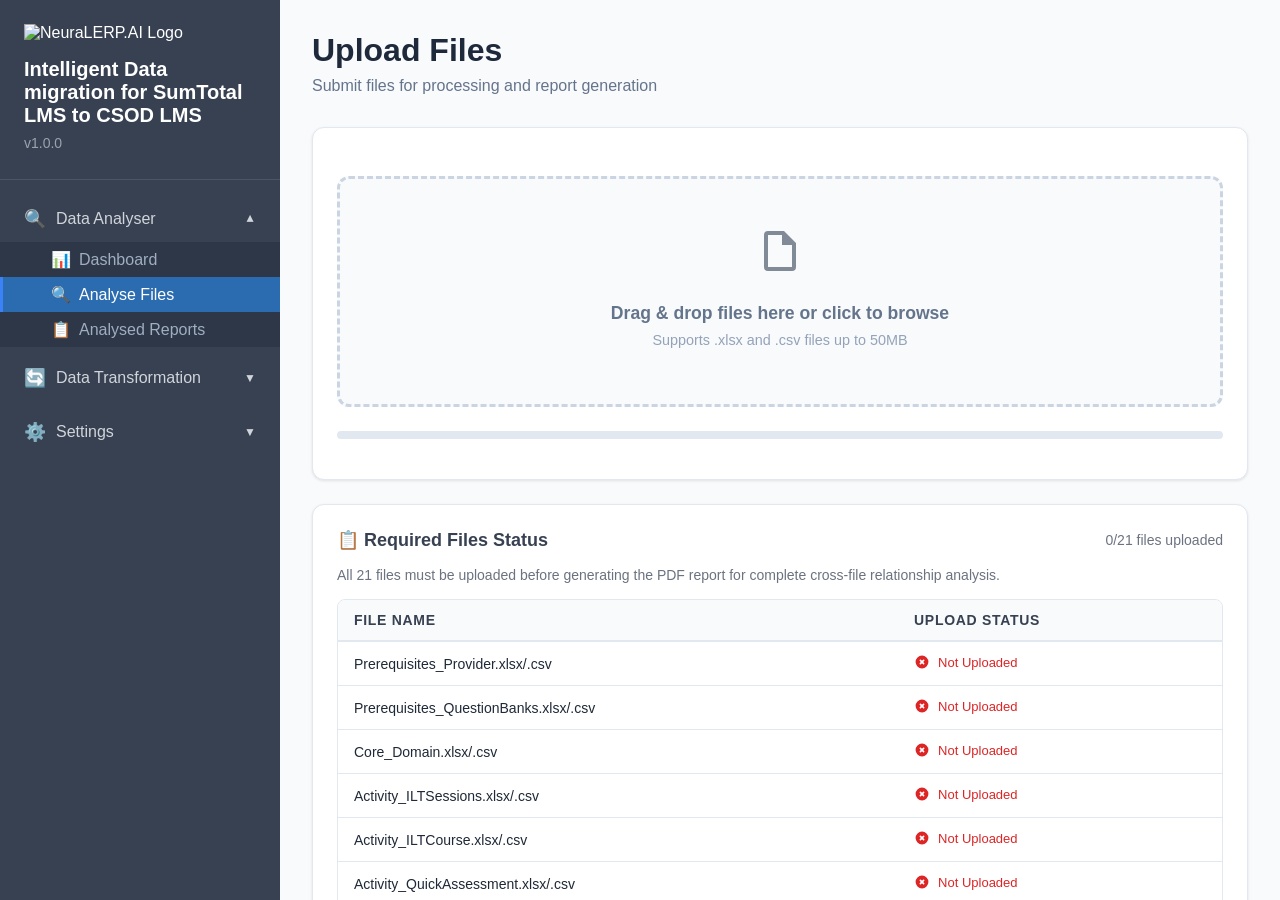
==== commit 97c9eb76: "front end with table" ====
--- a/file_server/index.html
+++ b/file_server/index.html
@@ -58,6 +58,14 @@
             line-height: 1.4;
         }
         
+        /* Logo styling */
+        .app-logo {
+            width: 220px;
+            height: auto;
+            margin-bottom: 1rem;
+            /*filter: brightness(0) invert(1);  Makes logo white for dark sidebar */
+        }
+        
         /* Navigation Menu */
         .nav-menu {
             flex: 1;
@@ -182,6 +190,35 @@
             padding: 1.5rem;
             box-shadow: 0 1px 3px rgba(0,0,0,0.1);
             border: 1px solid #e2e8f0;
+        }
+        
+        /* Dashboard Cards */
+        .dashboard-cards {
+            display: grid;
+            grid-template-columns: repeat(auto-fit, minmax(250px, 1fr));
+            gap: 1.5rem;
+            margin-bottom: 2rem;
+        }
+        
+        .card-header {
+            display: flex;
+            justify-content: space-between;
+            align-items: center;
+            margin-bottom: 1rem;
+        }
+        
+        .card-title {
+            font-size: 0.875rem;
+            font-weight: 500;
+            color: #64748b;
+            text-transform: uppercase;
+            letter-spacing: 0.05em;
+        }
+        
+        .card-value {
+            font-size: 2rem;
+            font-weight: 700;
+            color: #1e293b;
         }
         
         /* Table Styles */
@@ -506,6 +543,123 @@
             color: #991b1b;
             border: 1px solid #fecaca;
         }
+        
+        /* Status Indicators */
+        .status-indicator {
+            width: 12px;
+            height: 12px;
+            border-radius: 50%;
+            margin-left: 0.5rem;
+        }
+        
+        .status-success { background-color: #10b981; }
+        .status-warning { background-color: #f59e0b; }
+        .status-error { background-color: #ef4444; }
+        .status-info { background-color: #3b82f6; }
+        
+        /* Charts Section */
+        .charts-section {
+            display: grid;
+            grid-template-columns: 1fr 1fr;
+            gap: 1.5rem;
+            margin-bottom: 2rem;
+        }
+        
+        .chart-placeholder {
+            height: 200px;
+            background: #f1f5f9;
+            border: 2px dashed #cbd5e1;
+            border-radius: 0.5rem;
+            display: flex;
+            align-items: center;
+            justify-content: center;
+            color: #64748b;
+            font-weight: 500;
+        }
+
+        .validation-warning {
+            color: #f57c00;
+        }
+
+        /* File Upload Tracking Table Styles */
+        .file-tracking-table-container {
+            max-height: 400px;
+            overflow-y: auto;
+            border: 1px solid #e2e8f0;
+            border-radius: 0.5rem;
+        }
+
+        .file-tracking-table {
+            width: 100%;
+            border-collapse: collapse;
+            font-size: 0.875rem;
+        }
+
+        .file-tracking-table thead {
+            background-color: #f8fafc;
+            position: sticky;
+            top: 0;
+            z-index: 10;
+        }
+
+        .file-tracking-table th,
+        .file-tracking-table td {
+            padding: 0.75rem 1rem;
+            text-align: left;
+            border-bottom: 1px solid #e2e8f0;
+        }
+
+        .file-tracking-table th {
+            font-weight: 600;
+            color: #374151;
+            border-bottom: 2px solid #e2e8f0;
+        }
+
+        .file-tracking-table tbody tr:hover {
+            background-color: #f9fafb;
+        }
+
+        .file-status {
+            display: inline-flex;
+            align-items: center;
+            gap: 0.5rem;
+            font-weight: 500;
+        }
+
+        .file-status.uploaded {
+            color: #059669;
+        }
+
+        .file-status.not-uploaded {
+            color: #dc2626;
+        }
+
+        .status-icon {
+            width: 1rem;
+            height: 1rem;
+            flex-shrink: 0;
+        }
+
+        .completion-success {
+            background-color: #d1fae5;
+            border: 1px solid #a7f3d0;
+            color: #065f46;
+        }
+
+        .completion-incomplete {
+            background-color: #fef3c7;
+            border: 1px solid #fcd34d;
+            color: #92400e;
+        }
+
+        /* Progress summary styling */
+        #upload-progress-summary {
+            font-weight: 500;
+        }
+
+        #upload-progress-summary.complete {
+            color: #059669;
+        }
     </style>
 </head>
 <body>
@@ -513,9 +667,9 @@
         <!-- Sidebar Navigation -->
         <nav class="sidebar">
             <div class="sidebar-header">
-                <h1 class="app-title">LMS Migration Agent</h1>
+                <img src="/static/static_logo/fulllogo.png" alt="NeuraLERP.AI Logo" class="app-logo">
+                <h1 class="app-title">Intelligent Data migration for SumTotal LMS to CSOD LMS</h1>
                 <p class="app-version">v1.0.0</p>
-                <p class="app-description">Data migration tool for LMS to CSOD transformation</p>
             </div>
             
             <div class="nav-menu">
@@ -527,6 +681,10 @@
                         <span class="dropdown-arrow">▼</span>
                     </div>
                     <div class="nav-children" id="data-analyser">
+                        <div class="nav-child" data-section="dashboard">
+                            <span class="child-icon">📊</span>
+                            <span>Dashboard</span>
+                        </div>
                         <div class="nav-child active" data-section="upload">
                             <span class="child-icon">🔍</span>
                             <span>Analyse Files</span>
@@ -592,6 +750,60 @@
 
         <!-- Main Content Area -->
         <main class="main-content">
+
+            <!-- Dashboard Section -->
+            <div id="dashboard" class="section">
+                <div class="header">
+                    <h1>Data Analyser Dashboard</h1>
+                    <p>Overview of your legacy LMS data analysis results</p>
+                </div>
+                
+                <div class="dashboard-cards">
+                    <div class="card">
+                        <div class="card-header">
+                            <div class="card-title">Total Records Processed</div>
+                            <div class="status-indicator status-success"></div>
+                        </div>
+                        <div class="card-value" id="total-objects-processed">0</div>
+                    </div>
+                    
+                    <div class="card">
+                        <div class="card-header">
+                            <div class="card-title">Total Records With Anomalies</div>
+                            <div class="status-indicator status-warning"></div>
+                        </div>
+                        <div class="card-value" id="total-records-with-anomalies">0</div>
+                    </div>
+                    
+                    <div class="card">
+                        <div class="card-header">
+                            <div class="card-title">Total Clean Records</div>
+                            <div class="status-indicator status-success"></div>
+                        </div>
+                        <div class="card-value" id="total-clean-records">0</div>
+                    </div>
+                    
+                    <div class="card">
+                        <div class="card-header">
+                            <div class="card-title">% Records Ready</div>
+                            <div class="status-indicator status-success"></div>
+                        </div>
+                        <div class="card-value" id="percentage-records-ready">0%</div>
+                    </div>
+                </div>
+                
+                <div class="charts-section">
+                    <div class="card">
+                        <div class="card-title" style="margin-bottom: 1rem;">Record Types by Volume</div>
+                        <div class="chart-placeholder">📊 Pie Chart</div>
+                    </div>
+                    
+                    <div class="card">
+                        <div class="card-title" style="margin-bottom: 1rem;">Daily Processing Progress</div>
+                        <div class="chart-placeholder">📈 Line Chart</div>
+                    </div>
+                </div>
+            </div>
 
             <!-- Data Analyzer Section -->
             <div id="analyzer" class="section hidden">
@@ -800,6 +1012,8 @@
                     <h1>Upload Files</h1>
                     <p>Submit files for processing and report generation</p>
                 </div>
+                
+                <!-- Upload Card -->
                 <div class="card">
                    <div class="upload-box" id="drop-zone">
                         <input type="file" id="file-input" class="file-input" multiple />
@@ -813,12 +1027,76 @@
                               </div>
                             </label>
                     </div>
-                <div id="upload-queue"></div>
-                <div class="progress-bar" id="progress-bar">
-                    <div class="progress" id="progress"></div>
-                </div>
-            </div>
-        </div>
+                    <div id="upload-queue"></div>
+                    <div class="progress-bar" id="progress-bar">
+                        <div class="progress" id="progress"></div>
+                    </div>
+                </div>  <!-- Close the upload card here -->
+                
+                <!-- File Upload Tracking Table -->
+                <div class="card" style="margin-top: 1.5rem;">
+                    <div style="display: flex; align-items: center; justify-content: space-between; margin-bottom: 1rem;">
+                        <h3 style="font-size: 1.125rem; font-weight: 600; color: #374151; margin: 0;">
+                            📋 Required Files Status
+                        </h3>
+                        <div id="upload-progress-summary" style="font-size: 0.875rem; color: #6b7280;">
+                            <span id="files-uploaded-count">0</span>/21 files uploaded
+                        </div>
+                    </div>
+                    <p style="font-size: 0.875rem; color: #6b7280; margin-bottom: 1rem;">
+                        All 21 files must be uploaded before generating the PDF report for complete cross-file relationship analysis.
+                    </p>
+                    
+                    <div class="file-tracking-table-container">
+                        <table class="file-tracking-table" id="file-tracking-table">
+                            <thead>
+                                <tr>
+                                    <th>File Name</th>
+                                    <th>Upload Status</th>
+                                </tr>
+                            </thead>
+                            <tbody id="file-tracking-tbody">
+                                <!-- Rows will be populated by JavaScript -->
+                            </tbody>
+                        </table>
+                    </div>
+                    
+                    <div id="completion-status" style="margin-top: 1rem; padding: 0.75rem; border-radius: 0.375rem; display: none;">
+                        <div id="completion-message"></div>
+                    </div>
+                </div>
+                
+                <!-- Analysis Section - OUTSIDE the card -->
+                <div style="margin-top: 2rem; text-align: center;">
+                    <button id="analyzeFilesBtn" class="button" style="padding: 0.75rem 2rem; font-size: 1rem; margin-right: 1rem;">
+                        📊 Analyze Uploaded Files
+                    </button>
+                    <button id="generatePDFBtnUpload" class="button" style="padding: 0.75rem 2rem; font-size: 1rem;">
+                        📄 Generate PDF Report
+                    </button>
+                </div>
+                
+                <!-- Analysis Results Display - OUTSIDE the card -->
+                <div id="analysis-results" style="margin-top: 1.5rem; display: none;">
+                    <h3 style="font-size: 1.125rem; font-weight: 600; color: #374151; margin-bottom: 1rem;">
+                        📋 Executive Summary
+                    </h3>
+                    <div id="analysis-output" style="
+                        background: #f8fafc; 
+                        border: 1px solid #e2e8f0; 
+                        border-radius: 0.5rem; 
+                        padding: 1.5rem; 
+                        color: #374151; 
+                        line-height: 1.6;
+                        white-space: pre-line;
+                        font-family: -apple-system, BlinkMacSystemFont, 'Segoe UI', Roboto, sans-serif;
+                        min-height: 100px;
+                    ">
+                        Click "Analyze Uploaded Files" to generate an executive summary of your data quality analysis.
+                    </div>
+                </div>
+                
+            </div>  <!-- Close the upload section -->
 
             <div id="reports" class="section hidden">
                 <div class="header">
@@ -832,7 +1110,7 @@
                     <div class="table-header">
                         <div class="table-title">📄 Quality Reports (PDF)</div>
                         <div class="table-controls">
-                            <button id="generatePDFBtn" class="button">📊 Generate PDF Report</button>
+                            <button id="generatePDFBtn" class="button">📊 Get Latest PDF Report</button>
                             <button onclick="downloadAllFiles()" class="button-secondary">⬇ Download All PDFs</button>
                         </div>
                     </div>
@@ -841,7 +1119,7 @@
                     </div>
                 </div>
 
-                <div class="table-container">
+                <div class="table-container" style="display: none;">
                     <!-- Processed Files Section -->
                     <div class="table-header">
                         <div class="table-title">📊 Processed Data Files</div>
@@ -1068,6 +1346,80 @@
                 console.log('✅ Generate PDF button wired up');
             }
             
+            // Wire up Analyze Files button
+            const analyzeFilesBtn = document.getElementById('analyzeFilesBtn');
+            if (analyzeFilesBtn) {
+                analyzeFilesBtn.addEventListener('click', () => {
+                    // Show loading state
+                    analyzeFilesBtn.innerHTML = '⏳ Analyzing...';
+                    analyzeFilesBtn.disabled = true;
+                    
+                    // Show results area
+                    const analysisResults = document.getElementById('analysis-results');
+                    const analysisOutput = document.getElementById('analysis-output');
+                    analysisResults.style.display = 'block';
+                    analysisOutput.textContent = 'Generating executive summary...';
+                    
+                    // Make API call to get executive summary
+                    fetch('/api/executive-summary', { method: 'GET' })
+                        .then(response => response.json())
+                        .then(data => {
+                            if (data.success && data.summary) {
+                                analysisOutput.textContent = data.summary;
+                            } else {
+                                analysisOutput.textContent = 'No analysis data available. Please upload and process files first.';
+                            }
+                            
+                            // Reset button state
+                            analyzeFilesBtn.innerHTML = '📊 Analyze Uploaded Files';
+                            analyzeFilesBtn.disabled = false;
+                        })
+                        .catch(error => {
+                            console.error('Error fetching executive summary:', error);
+                            analysisOutput.textContent = 'Error generating executive summary. Please try again.';
+                            
+                            // Reset button state
+                            analyzeFilesBtn.innerHTML = '📊 Analyze Uploaded Files';
+                            analyzeFilesBtn.disabled = false;
+                        });
+                });
+                console.log('✅ Analyze Files button wired up');
+            }
+            
+                // Wire up Generate PDF button in Upload section
+            const generatePDFBtnUpload = document.getElementById('generatePDFBtnUpload');
+            if (generatePDFBtnUpload) {
+                generatePDFBtnUpload.addEventListener('click', () => {
+                    // Show loading state
+                    generatePDFBtnUpload.innerHTML = '⏳ Generating PDF...';
+                    generatePDFBtnUpload.disabled = true;
+                    
+                    // Direct API call - don't depend on FileManager
+                    fetch('/generate-pdf-report', { method: 'POST' })
+                        .then(response => response.json())
+                        .then(data => {
+                            console.log('PDF generation started:', data);
+                            if (data.success) {
+                                alert('✅ PDF report generated successfully! Check the Reports section to download.');
+                            } else {
+                                alert('❌ Error: ' + (data.error || 'PDF generation failed'));
+                            }
+                            
+                            // Reset button state
+                            generatePDFBtnUpload.innerHTML = '📄 Generate PDF Report';
+                            generatePDFBtnUpload.disabled = false;
+                        })
+                        .catch(error => {
+                            console.error('Error generating PDF:', error);
+                            alert('❌ Error generating PDF report. Please try again.');
+                            
+                            // Reset button state
+                            generatePDFBtnUpload.innerHTML = '📄 Generate PDF Report';
+                            generatePDFBtnUpload.disabled = false;
+                        });
+                });
+                console.log('✅ Generate PDF button (Upload section) wired up');
+            }
             // Initialize file lists on page load
             setTimeout(() => {
                 if (typeof loadFiles === 'function') {
@@ -1105,7 +1457,7 @@
         }
     </script>
     
-    <!-- Global metrics functions - outside DOMContentLoaded for upload integration access -->
+    <!-- Metrics initialization and polling -->
     <script>
         // Dashboard metrics functionality - global scope
         function updateDashboardMetrics() {
@@ -1115,11 +1467,35 @@
                 .then(data => {
                     console.log('DEBUG: Metrics response:', data);
                     if (data.success && data.metrics) {
-                        const totalElement = document.getElementById('total-objects-processed');
-                        if (totalElement) {
-                            const count = data.metrics.total_records_processed || 0;
-                            console.log(`DEBUG: Updating dashboard with count: ${count}`);
-                            totalElement.textContent = count.toLocaleString();
+                        // Update all 3 cards
+                        const totalEl = document.getElementById('total-objects-processed');
+                        if (totalEl) {
+                            totalEl.textContent = data.metrics.total_records_processed || '0';
+                        }
+                        
+                        const anomalyEl = document.getElementById('total-records-with-anomalies');
+                        if (anomalyEl) {
+                            anomalyEl.textContent = data.metrics.total_records_with_anomalies || '0';
+                        }
+                        
+                        const cleanEl = document.getElementById('total-clean-records');
+                        if (cleanEl) {
+                            cleanEl.textContent = data.metrics.total_clean_records || '0';
+                        }
+                        
+                        // Calculate and update percentage
+                        const percentageEl = document.getElementById('percentage-records-ready');
+                        if (percentageEl) {
+                            const totalStr = data.metrics.total_records_processed || '0';
+                            const cleanStr = data.metrics.total_clean_records || '0';
+                            
+                            // Parse numbers (remove commas)
+                            const total = parseInt(totalStr.replace(/,/g, '')) || 0;
+                            const clean = parseInt(cleanStr.replace(/,/g, '')) || 0;
+                            
+                            // Calculate percentage
+                            const percentage = total > 0 ? Math.round((clean / total) * 100) : 0;
+                            percentageEl.textContent = `${percentage}%`;
                         }
                     }
                 })
@@ -1127,22 +1503,22 @@
         }
         
         function resetDashboardMetrics() {
-            const totalElement = document.getElementById('total-objects-processed');
-            if (totalElement) {
-                totalElement.textContent = '0';
-            }
-        }
-    </script>
-    
-    <!-- Metrics initialization and polling -->
-    <script>
+            ['total-objects-processed', 'total-records-with-anomalies', 'total-clean-records'].forEach(id => {
+                const el = document.getElementById(id);
+                if (el) el.textContent = '0';
+            });
+            const percentageEl = document.getElementById('percentage-records-ready');
+            if (percentageEl) percentageEl.textContent = '0%';
+        }
+
         // Update metrics on page load and periodically
         document.addEventListener('DOMContentLoaded', () => {
             updateDashboardMetrics();
-            // Update every 5 seconds when on dashboard
+            // Update every 5 seconds when on dashboard AND page is visible
             setInterval(() => {
                 const dashboardSection = document.getElementById('dashboard');
-                if (dashboardSection && !dashboardSection.classList.contains('hidden')) {
+                if (dashboardSection && !dashboardSection.classList.contains('hidden') && 
+                    document.visibilityState === 'visible') {
                     updateDashboardMetrics();
                 }
             }, 5000);
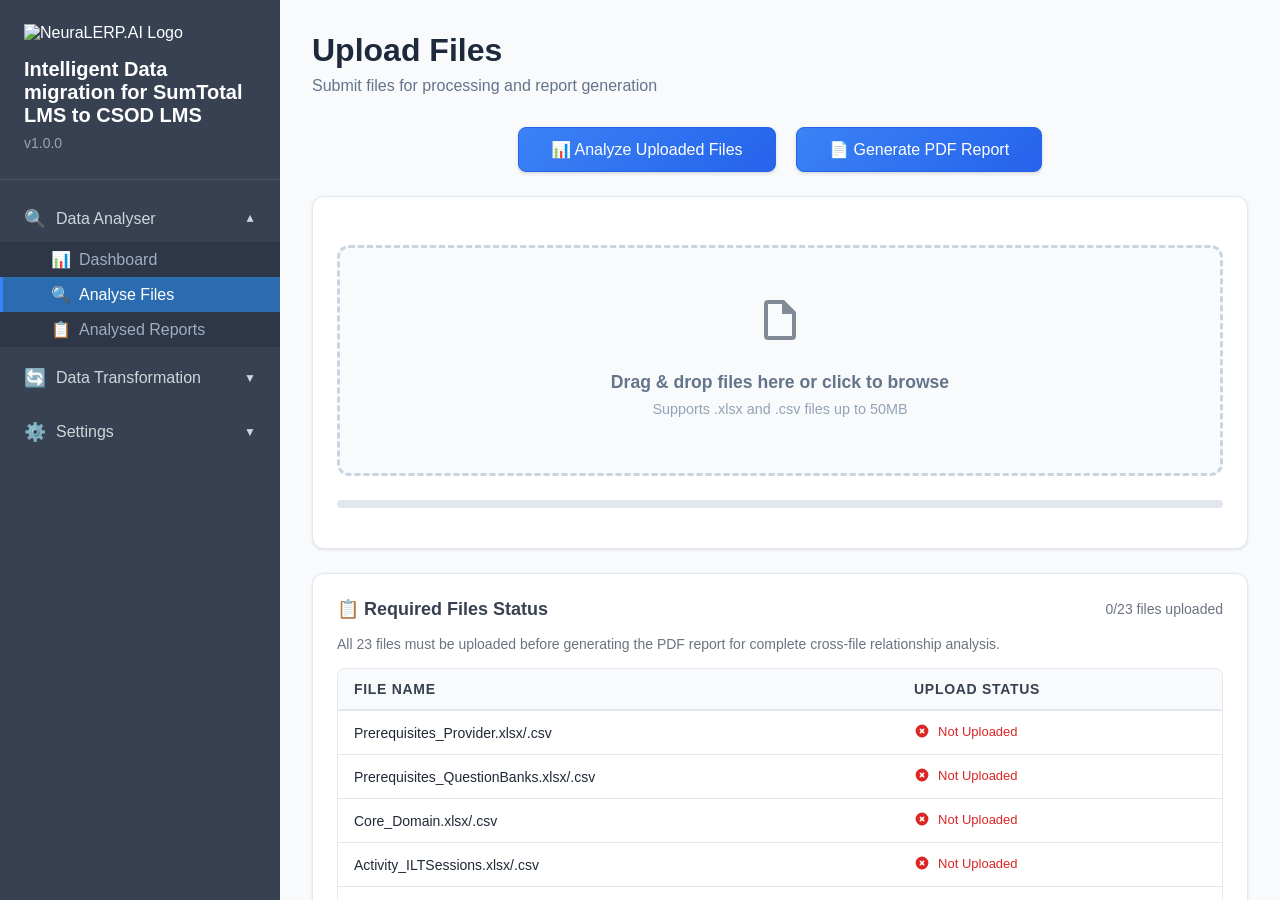
==== commit 92aee28b: "Dockerization/migration changes" ====
--- a/file_server/index.html
+++ b/file_server/index.html
@@ -1013,6 +1013,16 @@
                     <p>Submit files for processing and report generation</p>
                 </div>
                 
+                <!-- Analysis Section - moved to top -->
+                <div style="margin-bottom: 1.5rem; text-align: center;">
+                    <button id="analyzeFilesBtn" class="button" style="padding: 0.75rem 2rem; font-size: 1rem; margin-right: 1rem;">
+                        📊 Analyze Uploaded Files
+                    </button>
+                    <button id="generatePDFBtnUpload" class="button" style="padding: 0.75rem 2rem; font-size: 1rem;">
+                        📄 Generate PDF Report
+                    </button>
+                </div>
+                
                 <!-- Upload Card -->
                 <div class="card">
                    <div class="upload-box" id="drop-zone">
@@ -1040,11 +1050,11 @@
                             📋 Required Files Status
                         </h3>
                         <div id="upload-progress-summary" style="font-size: 0.875rem; color: #6b7280;">
-                            <span id="files-uploaded-count">0</span>/21 files uploaded
+                            <span id="files-uploaded-count">0</span>/23 files uploaded
                         </div>
                     </div>
                     <p style="font-size: 0.875rem; color: #6b7280; margin-bottom: 1rem;">
-                        All 21 files must be uploaded before generating the PDF report for complete cross-file relationship analysis.
+                        All 23 files must be uploaded before generating the PDF report for complete cross-file relationship analysis.
                     </p>
                     
                     <div class="file-tracking-table-container">
@@ -1064,16 +1074,6 @@
                     <div id="completion-status" style="margin-top: 1rem; padding: 0.75rem; border-radius: 0.375rem; display: none;">
                         <div id="completion-message"></div>
                     </div>
-                </div>
-                
-                <!-- Analysis Section - OUTSIDE the card -->
-                <div style="margin-top: 2rem; text-align: center;">
-                    <button id="analyzeFilesBtn" class="button" style="padding: 0.75rem 2rem; font-size: 1rem; margin-right: 1rem;">
-                        📊 Analyze Uploaded Files
-                    </button>
-                    <button id="generatePDFBtnUpload" class="button" style="padding: 0.75rem 2rem; font-size: 1rem;">
-                        📄 Generate PDF Report
-                    </button>
                 </div>
                 
                 <!-- Analysis Results Display - OUTSIDE the card -->
